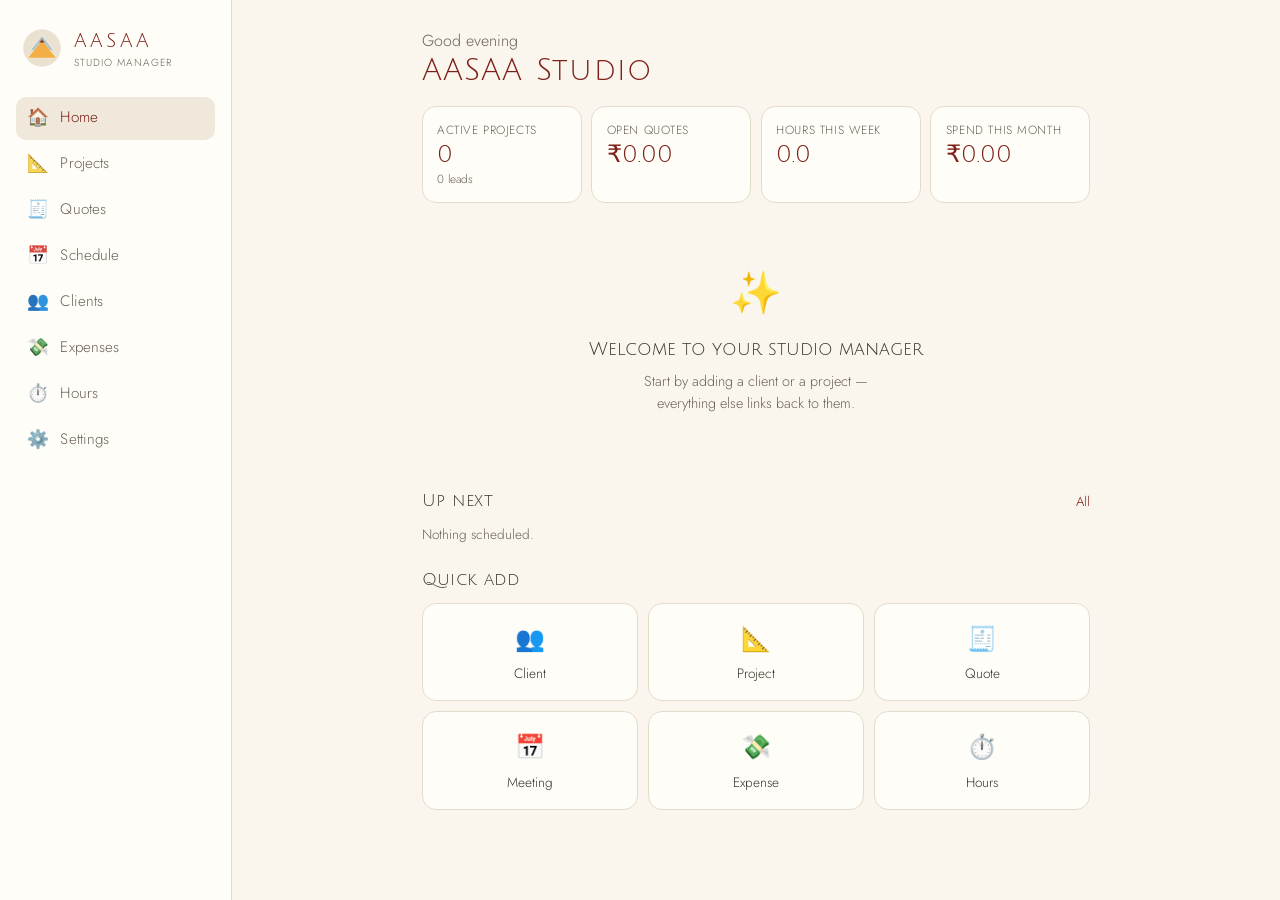
==== app/index.html @ 2d170f32 "Add AASAA Studio Manager — a local-first PWA for the studio A private, phone-first business-manageme" ====
<!DOCTYPE html>
<html lang="en">
<head>
  <meta charset="UTF-8">
  <meta name="viewport" content="width=device-width, initial-scale=1, viewport-fit=cover, maximum-scale=1">
  <title>AASAA Studio Manager</title>
  <meta name="description" content="Manage clients, projects, quotes, appointments, expenses and hours for AASAA studio.">
  <meta name="robots" content="noindex, nofollow">
  <meta name="theme-color" content="#7c1f17">

  <!-- iOS install / home-screen -->
  <meta name="apple-mobile-web-app-capable" content="yes">
  <meta name="mobile-web-app-capable" content="yes">
  <meta name="apple-mobile-web-app-status-bar-style" content="default">
  <meta name="apple-mobile-web-app-title" content="AASAA">
  <link rel="apple-touch-icon" href="../assets/apple-touch-icon.png">
  <link rel="icon" href="../assets/mark.svg" type="image/svg+xml">

  <link rel="manifest" href="./manifest.webmanifest">
  <link rel="stylesheet" href="./css/app.css">
</head>
<body>
  <div id="app" class="app-loading">
    <div class="boot">
      <img src="../assets/mark.svg" alt="AASAA" width="64" height="64">
      <p>Loading your studio…</p>
    </div>
  </div>
  <div id="print-area" aria-hidden="true"></div>
  <script type="module" src="./js/app.js"></script>
</body>
</html>
---- app/css/app.css ----
/* ============================================================================
   AASAA Studio Manager — app styles (phone-first, brand-matched)
   ========================================================================== */
@font-face {
  font-family: 'Julius Sans One'; font-style: normal; font-weight: 400; font-display: swap;
  src: url('../../assets/fonts/julius-sans-one.woff2') format('woff2');
}
@font-face {
  font-family: 'Jost'; font-style: normal; font-weight: 300 600; font-display: swap;
  src: url('../../assets/fonts/jost.woff2') format('woff2');
}
@font-face {
  font-family: 'Jost'; font-style: italic; font-weight: 300 500; font-display: swap;
  src: url('../../assets/fonts/jost-italic.woff2') format('woff2');
}

:root {
  --cream: #efe8db; --cream-deep: #e7dcc8; --paper: #faf6ee;
  --blue: #a3bcbe; --blue-deep: #7f9da0;
  --yellow: #f3a72f; --yellow-soft: #f6bd63;
  --maroon: #7c1f17; --maroon-soft: #8a2a20;
  --ink: #3a322b; --ink-soft: #6b6157; --line: #e4dccb;
  --white: #fffdf8;
  --ok: #2f7d4f; --warn: #b5701a; --danger: #a12a20; --info: #4a7d80;
  --font-display: 'Julius Sans One', 'Trebuchet MS', sans-serif;
  --font-body: 'Jost', 'Segoe UI', sans-serif;
  --radius: 14px; --radius-sm: 10px;
  --shadow: 0 18px 40px -20px rgba(58,50,43,.35);
  --shadow-sm: 0 6px 16px -10px rgba(58,50,43,.4);
  --safe-b: env(safe-area-inset-bottom, 0px);
}

* { margin: 0; padding: 0; box-sizing: border-box; }
html { -webkit-text-size-adjust: 100%; }
body {
  font-family: var(--font-body); font-weight: 300; color: var(--ink);
  background: var(--paper); line-height: 1.55; -webkit-font-smoothing: antialiased;
}
body.no-scroll { overflow: hidden; }
img { max-width: 100%; display: block; }
button { font: inherit; color: inherit; cursor: pointer; background: none; border: none; }
input, select, textarea { font: inherit; color: inherit; }
h1 { font-family: var(--font-display); font-weight: 400; font-size: 1.7rem; line-height: 1.15; letter-spacing: .01em; }
h2, h3 { font-family: var(--font-display); font-weight: 400; }
a { color: inherit; text-decoration: none; }
:focus-visible { outline: 2px solid var(--maroon); outline-offset: 2px; border-radius: 4px; }
.muted { color: var(--ink-soft); }
.small { font-size: .85rem; }

/* ---- boot / loading ---- */
.boot { min-height: 100vh; display: grid; place-content: center; justify-items: center; gap: 1rem; color: var(--ink-soft); }
.boot img { opacity: .85; animation: pulse 1.6s ease-in-out infinite; }
@keyframes pulse { 0%,100% { opacity: .4 } 50% { opacity: .95 } }

/* ============================ Layout ============================ */
#app { min-height: 100vh; }
.main { min-height: 100vh; padding-bottom: calc(74px + var(--safe-b)); }
.view {
  max-width: 720px; margin: 0 auto;
  padding: 1.1rem clamp(1rem, 4vw, 1.6rem) 2rem;
  animation: fade .22s ease;
}
@keyframes fade { from { opacity: 0; transform: translateY(4px) } to { opacity: 1; transform: none } }

/* sidebar hidden on mobile */
.sidebar { display: none; }

/* bottom tab bar (mobile) */
.tabbar {
  position: fixed; left: 0; right: 0; bottom: 0; z-index: 40;
  display: flex; justify-content: space-around; align-items: stretch;
  background: rgba(250,246,238,.94); backdrop-filter: blur(10px);
  border-top: 1px solid var(--line);
  padding-bottom: var(--safe-b);
}
.tab {
  flex: 1; display: flex; flex-direction: column; align-items: center; gap: 2px;
  padding: .5rem .2rem .55rem; font-size: .62rem; letter-spacing: .04em;
  color: var(--ink-soft); text-transform: uppercase;
}
.tab__icon { font-size: 1.2rem; line-height: 1; filter: grayscale(.2); }
.tab.active { color: var(--maroon); }
.tab.active .tab__icon { filter: none; transform: translateY(-1px); }

/* ============================ Page chrome ============================ */
.page-head { display: flex; align-items: flex-end; justify-content: space-between; gap: 1rem; margin-bottom: 1.1rem; }
.page-head h1 { font-size: 1.75rem; }
.page-head .muted { font-size: .85rem; }
.hello { margin-bottom: 1.1rem; }
.hello h1 { font-size: 1.9rem; color: var(--maroon); letter-spacing: .04em; }
.section-title { font-size: 1.05rem; letter-spacing: .02em; margin: 1.4rem 0 .6rem; color: var(--ink); }
.group-head { display: flex; justify-content: space-between; align-items: baseline;
  margin: 1.3rem 0 .5rem; font-size: .8rem; letter-spacing: .08em; text-transform: uppercase; color: var(--ink-soft); }
.group-head span:last-child { font-weight: 500; color: var(--ink); }

/* ============================ Buttons ============================ */
.btn {
  display: inline-flex; align-items: center; justify-content: center; gap: .4rem;
  padding: .6rem 1.05rem; border-radius: 999px; font-size: .92rem; letter-spacing: .02em;
  border: 1px solid transparent; transition: transform .08s, background .2s, box-shadow .2s; white-space: nowrap;
}
.btn:active { transform: scale(.97); }
.btn--primary { background: var(--maroon); color: var(--paper); box-shadow: var(--shadow-sm); }
.btn--primary:hover { background: var(--maroon-soft); }
.btn--ghost { border-color: var(--line); background: var(--white); color: var(--ink); }
.btn--soft { background: var(--cream); color: var(--ink); }
.btn--danger { background: transparent; border-color: var(--danger); color: var(--danger); }
.btn--danger:hover { background: var(--danger); color: var(--paper); }
.btn--sm { padding: .42rem .8rem; font-size: .84rem; }
.link-back { color: var(--maroon); font-size: .9rem; padding: .3rem 0; }
.link-more { color: var(--maroon); font-size: .82rem; }
.icon-btn { width: 34px; height: 34px; border-radius: 50%; display: grid; place-content: center;
  font-size: 1rem; color: var(--ink-soft); }
.icon-btn:hover { background: var(--cream); color: var(--ink); }

/* ============================ Cards / list items ============================ */
.card-list { display: flex; flex-direction: column; gap: .55rem; }
.item {
  display: flex; align-items: center; gap: .8rem; width: 100%; text-align: left;
  background: var(--white); border: 1px solid var(--line); border-radius: var(--radius);
  padding: .8rem .9rem; transition: transform .08s, box-shadow .2s, border-color .2s;
}
.item:hover { box-shadow: var(--shadow-sm); border-color: var(--cream-deep); }
.item:active { transform: scale(.99); }
.item__main { flex: 1; min-width: 0; display: flex; flex-direction: column; gap: 1px; }
.item__title { font-weight: 400; font-size: 1rem; overflow: hidden; text-overflow: ellipsis; white-space: nowrap; }
.item__sub { font-size: .82rem; color: var(--ink-soft); overflow: hidden; text-overflow: ellipsis; white-space: nowrap; }
.item__right { display: flex; flex-direction: column; align-items: flex-end; gap: .25rem; }
.item__amt { font-weight: 500; font-size: .95rem; white-space: nowrap; }
.item__chev { color: var(--blue-deep); font-size: 1.4rem; line-height: 1; }
.tag { font-size: .62rem; letter-spacing: .06em; text-transform: uppercase; color: var(--ok);
  border: 1px solid currentColor; border-radius: 5px; padding: 0 .3rem; vertical-align: middle; }

.avatar { width: 42px; height: 42px; border-radius: 50%; flex: none; display: grid; place-content: center;
  background: var(--blue); color: var(--white); font-family: var(--font-display); font-size: .95rem; letter-spacing: .04em; }
.avatar--lg { width: 62px; height: 62px; font-size: 1.4rem; }

/* ============================ Chips / pills ============================ */
.chip { display: inline-block; font-size: .72rem; letter-spacing: .04em; padding: .18rem .55rem;
  border-radius: 999px; background: var(--cream); color: var(--ink-soft); white-space: nowrap; }
.chip--go { background: #e3f0e8; color: var(--ok); }
.chip--done { background: #e6efe9; color: #2b6b46; }
.chip--info { background: #e3edee; color: var(--info); }
.chip--warn { background: #f6ecdc; color: var(--warn); }
.chip--neutral { background: var(--cream); color: var(--ink-soft); }
.chip--link { background: var(--cream); color: var(--maroon); }
.chip--link:hover { background: var(--cream-deep); }
.meta-line { display: flex; flex-wrap: wrap; gap: .4rem; align-items: center; margin: .5rem 0; }

.status-picker { display: flex; flex-wrap: wrap; gap: .4rem; margin: .8rem 0 1.2rem; }
.pill { font-size: .8rem; padding: .34rem .8rem; border-radius: 999px; border: 1px solid var(--line);
  background: var(--white); color: var(--ink-soft); }
.pill--on { background: var(--maroon); color: var(--paper); border-color: var(--maroon); }

/* ============================ Stats ============================ */
.stat-grid { display: grid; grid-template-columns: repeat(2, 1fr); gap: .6rem; margin: .4rem 0 1rem; }
.stat-grid--4 { grid-template-columns: repeat(2, 1fr); }
.stat { background: var(--white); border: 1px solid var(--line); border-radius: var(--radius);
  padding: .85rem .9rem; display: flex; flex-direction: column; gap: .15rem; text-align: left; }
.stat--tap { transition: transform .08s, box-shadow .2s; }
.stat--tap:hover { box-shadow: var(--shadow-sm); }
.stat--tap:active { transform: scale(.98); }
.stat__label { font-size: .74rem; letter-spacing: .05em; text-transform: uppercase; color: var(--ink-soft); }
.stat__val { font-family: var(--font-display); font-size: 1.5rem; color: var(--maroon); line-height: 1.1; }
.stat__val--sm { font-size: 1.05rem; }
.stat__foot { font-size: .74rem; color: var(--ink-soft); }

/* ============================ Detail ============================ */
.detail-head { display: flex; justify-content: space-between; align-items: center; margin-bottom: .8rem; }
.detail-actions { display: flex; gap: .4rem; }
.profile { display: flex; align-items: center; gap: 1rem; margin-bottom: 1rem; }
.contact-grid { display: flex; flex-direction: column; gap: .5rem; margin: 1rem 0; }
.contact-cell { display: flex; align-items: center; gap: .6rem; background: var(--white);
  border: 1px solid var(--line); border-radius: var(--radius-sm); padding: .65rem .8rem; text-align: left; width: 100%; }
.contact-cell span:first-child { font-size: 1.05rem; }
.contact-cell:hover { border-color: var(--cream-deep); }
.note-box { background: var(--cream); border-radius: var(--radius-sm); padding: .8rem .9rem; margin: 1rem 0;
  white-space: pre-wrap; font-size: .92rem; }
.dates-line { margin-top: .2rem; }
.quick-row { display: flex; flex-wrap: wrap; gap: .5rem; margin: 1.1rem 0; }
.quote-top { display: flex; align-items: center; gap: .7rem; }

/* ============================ Quote line table ============================ */
.line-table { width: 100%; border-collapse: collapse; margin: 1rem 0; font-size: .9rem; }
.line-table th { text-align: left; font-weight: 500; color: var(--ink-soft); font-size: .74rem;
  text-transform: uppercase; letter-spacing: .05em; padding: .4rem .3rem; border-bottom: 1px solid var(--line); }
.line-table td { padding: .55rem .3rem; border-bottom: 1px solid var(--line); vertical-align: top; }
.line-table .num, .num { text-align: right; white-space: nowrap; }
.totals { margin: 1rem 0; margin-left: auto; max-width: 320px; display: flex; flex-direction: column; gap: .35rem; }
.totals > div { display: flex; justify-content: space-between; font-size: .92rem; }
.totals__grand { border-top: 1px solid var(--line); padding-top: .5rem; margin-top: .2rem;
  font-family: var(--font-display); font-size: 1.15rem; color: var(--maroon); }

/* ============================ Dashboard extras ============================ */
.dash-block { margin-top: .6rem; }
.dash-block__head { display: flex; justify-content: space-between; align-items: baseline; }
.appt-when { flex: none; width: 66px; display: flex; flex-direction: column; align-items: flex-start; gap: 1px;
  padding-right: .55rem; border-right: 2px solid var(--cream-deep); }
.appt-when__day { font-size: .7rem; line-height: 1.2; letter-spacing: .02em; color: var(--maroon); text-transform: uppercase; }
.appt-when__time { font-size: .88rem; white-space: nowrap; }
.quick-grid { display: grid; grid-template-columns: repeat(3, 1fr); gap: .6rem; }
.quick-tile { background: var(--white); border: 1px solid var(--line); border-radius: var(--radius);
  padding: 1rem .5rem; display: flex; flex-direction: column; align-items: center; gap: .4rem; font-size: .85rem; }
.quick-tile span { font-size: 1.5rem; }
.quick-tile:hover { box-shadow: var(--shadow-sm); }

/* ============================ Empty state ============================ */
.empty { text-align: center; padding: 2.6rem 1rem; color: var(--ink-soft); }
.empty__icon { font-size: 2.6rem; margin-bottom: .6rem; }
.empty__title { font-family: var(--font-display); font-size: 1.15rem; color: var(--ink); }
.empty__hint { font-size: .9rem; max-width: 34ch; margin: .4rem auto 0; }

/* ============================ Forms ============================ */
.form { display: flex; flex-direction: column; gap: .85rem; }
.card-form { background: var(--white); border: 1px solid var(--line); border-radius: var(--radius);
  padding: 1rem; display: flex; flex-direction: column; gap: .85rem; }
.field { display: flex; flex-direction: column; gap: .3rem; }
.field__label { font-size: .78rem; letter-spacing: .04em; text-transform: uppercase; color: var(--ink-soft); }
.field__hint { font-size: .76rem; color: var(--ink-soft); }
.field-row { display: grid; grid-template-columns: 1fr 1fr; gap: .7rem; }
.control {
  width: 100%; background: var(--paper); border: 1px solid var(--line); border-radius: var(--radius-sm);
  padding: .62rem .7rem; font-size: 1rem; transition: border-color .2s, background .2s;
}
.control:focus { outline: none; border-color: var(--blue-deep); background: var(--white); }
textarea.control { resize: vertical; min-height: 2.6rem; }
select.control { appearance: none; background-image: url("data:image/svg+xml,%3Csvg xmlns='http://www.w3.org/2000/svg' width='10' height='6'%3E%3Cpath d='M0 0l5 6 5-6z' fill='%236b6157'/%3E%3C/svg%3E");
  background-repeat: no-repeat; background-position: right .8rem center; padding-right: 2rem; }
.checkbox { display: flex; align-items: center; gap: .5rem; font-size: .95rem; cursor: pointer; }
.checkbox input { width: 20px; height: 20px; accent-color: var(--maroon); }
.form-actions { display: flex; justify-content: flex-end; gap: .6rem; margin-top: .4rem; }
.confirm-msg { margin-bottom: 1.1rem; }

/* line item editor */
.item-edit { display: grid; grid-template-columns: 1fr 62px 90px 34px; gap: .4rem; margin-bottom: .45rem; align-items: center; }
.control--qty, .control--rate { text-align: right; padding: .5rem .5rem; }

/* ============================ Sheet / modal ============================ */
.sheet-overlay {
  position: fixed; inset: 0; z-index: 60; display: flex; align-items: flex-end; justify-content: center;
  background: rgba(40,34,28,.42); opacity: 0; transition: opacity .2s;
}
.sheet-overlay.show { opacity: 1; }
.sheet {
  width: 100%; max-width: 640px; max-height: 92vh; overflow-y: auto;
  background: var(--paper); border-radius: 20px 20px 0 0; box-shadow: var(--shadow);
  padding: 1rem 1.1rem calc(1.4rem + var(--safe-b)); transform: translateY(100%); transition: transform .24s cubic-bezier(.2,.8,.2,1);
}
.sheet-overlay.show .sheet { transform: none; }
.sheet__head { display: flex; align-items: center; justify-content: space-between; margin-bottom: .9rem; position: sticky; top: 0; }
.sheet__head h3 { font-size: 1.2rem; }

/* ============================ Toast ============================ */
#toast {
  position: fixed; left: 50%; bottom: calc(88px + var(--safe-b)); transform: translate(-50%, 1rem);
  z-index: 80; background: var(--ink); color: var(--paper); padding: .6rem 1.1rem; border-radius: 999px;
  font-size: .9rem; box-shadow: var(--shadow); opacity: 0; pointer-events: none; transition: opacity .2s, transform .2s; max-width: 90vw;
}
#toast.show { opacity: 1; transform: translate(-50%, 0); }
#toast.toast--warn { background: var(--warn); }

/* ============================ More sheet ============================ */
.more-grid { display: grid; grid-template-columns: repeat(3, 1fr); gap: .6rem; }
.more-item { display: flex; flex-direction: column; align-items: center; gap: .4rem; padding: 1rem .5rem;
  background: var(--white); border: 1px solid var(--line); border-radius: var(--radius); font-size: .85rem; }
.more-item span { font-size: 1.5rem; }

/* ============================ Lock screen ============================ */
.lock { min-height: 100vh; display: grid; place-content: center; justify-items: center; gap: .5rem; text-align: center; padding: 2rem; }
.lock-mark { width: 72px; height: 72px; margin-bottom: .5rem; }
.lock h1 { color: var(--maroon); letter-spacing: .06em; }
.lock form { display: flex; flex-direction: column; gap: .8rem; margin-top: 1rem; width: min(280px, 80vw); }
.lock-input { text-align: center; letter-spacing: .4em; font-size: 1.3rem; }
.lock-error { color: var(--danger); font-size: .85rem; min-height: 1.2em; }

.app-version { text-align: center; margin-top: 2rem; }

/* ============================ Desktop / tablet ============================ */
@media (min-width: 820px) {
  .tabbar { display: none; }
  #app { display: grid; grid-template-columns: 232px 1fr; }
  .sidebar { display: flex; flex-direction: column; gap: 1.4rem; padding: 1.4rem 1rem;
    background: var(--white); border-right: 1px solid var(--line); position: sticky; top: 0; height: 100vh; }
  .side-brand { display: flex; align-items: center; gap: .7rem; padding: .2rem .4rem; }
  .side-mark { width: 40px; height: 40px; }
  .side-name { font-family: var(--font-display); font-size: 1.2rem; letter-spacing: .18em; color: var(--maroon); }
  .side-tag { font-size: .64rem; letter-spacing: .1em; text-transform: uppercase; color: var(--ink-soft); }
  .side-nav { display: flex; flex-direction: column; gap: .2rem; }
  .side-link { display: flex; align-items: center; gap: .7rem; padding: .6rem .7rem; border-radius: var(--radius-sm);
    color: var(--ink-soft); font-size: .95rem; }
  .side-link .tab__icon { font-size: 1.1rem; }
  .side-link .tab__label { text-transform: none; letter-spacing: .01em; font-size: .95rem; }
  .side-link:hover { background: var(--cream); color: var(--ink); }
  .side-link.active { background: var(--cream); color: var(--maroon); }
  .main { padding-bottom: 2rem; }
  .view { padding-top: 1.8rem; }
  .stat-grid--4 { grid-template-columns: repeat(4, 1fr); }
  .sheet-overlay { align-items: center; }
  .sheet { border-radius: 20px; max-height: 88vh; }
  .sheet--wide { max-width: 720px; }
}

/* ============================ Print (quotes) ============================ */
#print-area { display: none; }
@media print {
  body.printing .app-loading,
  body.printing #app, body.printing #toast, body.printing .sheet-overlay { display: none !important; }
  body.printing #print-area { display: block; }
  body { background: #fff; }
}
.pq { font-family: var(--font-body); color: #1e1a16; max-width: 720px; margin: 0 auto; padding: 1rem; }
.pq__head { display: flex; justify-content: space-between; align-items: flex-start; border-bottom: 2px solid var(--maroon); padding-bottom: .8rem; }
.pq__brand { font-family: var(--font-display); font-size: 1.5rem; letter-spacing: .1em; color: var(--maroon); }
.pq__title { font-family: var(--font-display); font-size: 1.3rem; letter-spacing: .18em; color: var(--ink-soft); }
.pq__muted { color: #6b6157; font-size: .85rem; }
.pq__meta { display: flex; justify-content: space-between; gap: 2rem; margin: 1.2rem 0; font-size: .9rem; }
.pq__to { text-align: right; }
.pq__table { width: 100%; border-collapse: collapse; margin: 1rem 0; font-size: .9rem; }
.pq__table th { text-align: left; border-bottom: 1.5px solid #444; padding: .5rem .3rem; font-weight: 600; }
.pq__table td { padding: .5rem .3rem; border-bottom: 1px solid #ddd; }
.pq__totals { margin-left: auto; max-width: 300px; display: flex; flex-direction: column; gap: .3rem; font-size: .92rem; }
.pq__totals > div { display: flex; justify-content: space-between; }
.pq__grand { border-top: 1.5px solid var(--maroon); padding-top: .4rem; font-family: var(--font-display); font-size: 1.15rem; color: var(--maroon); }
.pq__notes { margin-top: 1.4rem; font-size: .85rem; }
.pq__foot { margin-top: 2rem; text-align: center; color: #6b6157; font-size: .85rem; }
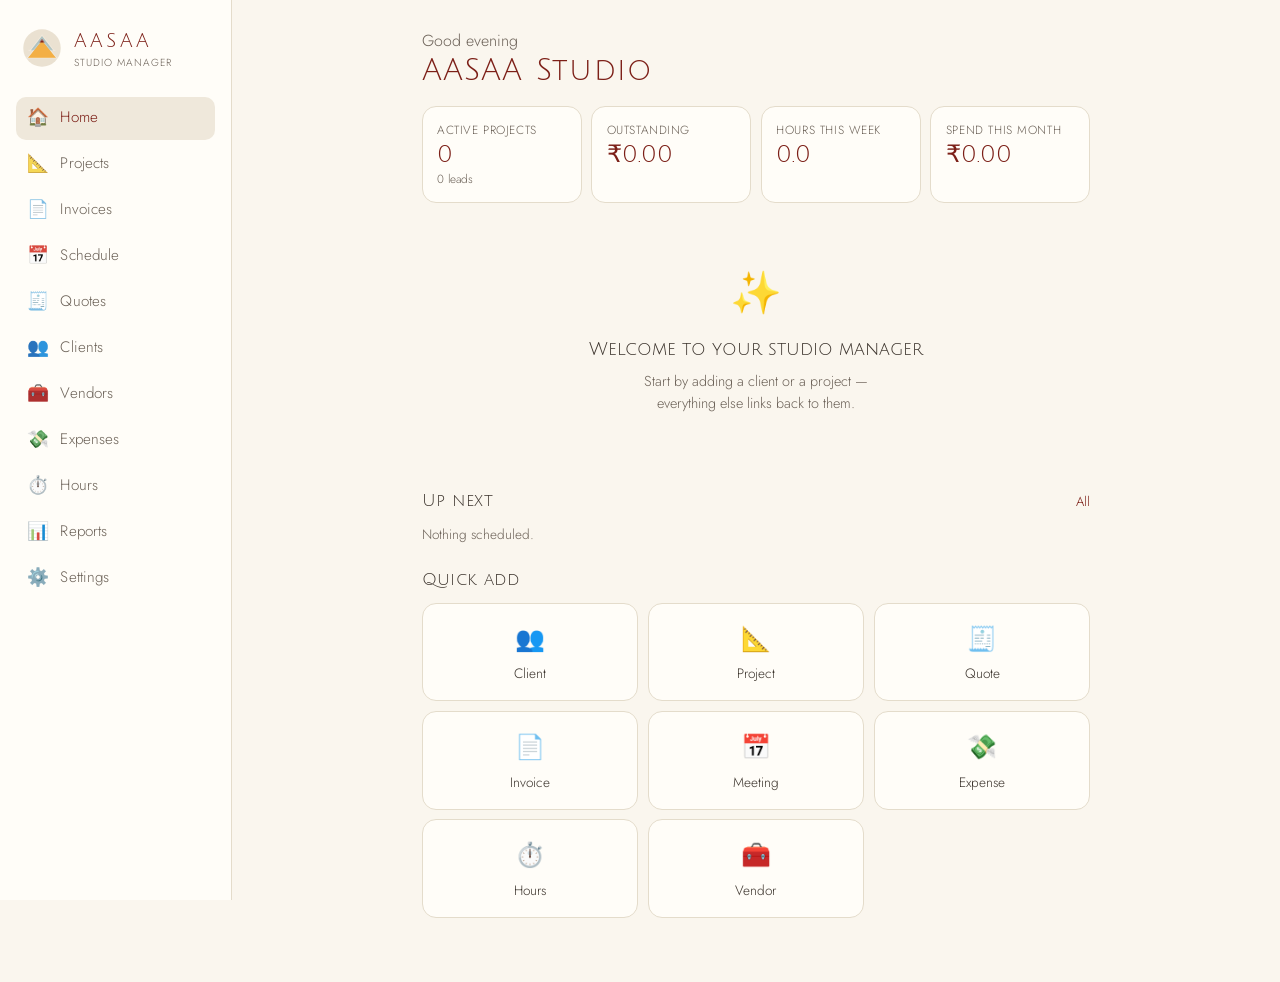
==== commit 27f8c8da: "Add invoices, vendors, calendar, reports, and sharing to Studio Manager Major v2 expansion of the lo" ====
--- a/app/index.html
+++ b/app/index.html
@@ -3,6 +3,8 @@
 <head>
   <meta charset="UTF-8">
   <meta name="viewport" content="width=device-width, initial-scale=1, viewport-fit=cover, maximum-scale=1">
+  <meta http-equiv="Content-Security-Policy" content="default-src 'self'; base-uri 'self'; object-src 'none'; img-src 'self' data:; style-src 'self' 'unsafe-inline'; script-src 'self'; font-src 'self'; connect-src 'self'; manifest-src 'self'; worker-src 'self'; form-action 'self'">
+  <meta name="referrer" content="strict-origin-when-cross-origin">
   <title>AASAA Studio Manager</title>
   <meta name="description" content="Manage clients, projects, quotes, appointments, expenses and hours for AASAA studio.">
   <meta name="robots" content="noindex, nofollow">
--- a/app/css/app.css
+++ b/app/css/app.css
@@ -323,3 +323,82 @@
 .pq__grand { border-top: 1.5px solid var(--maroon); padding-top: .4rem; font-family: var(--font-display); font-size: 1.15rem; color: var(--maroon); }
 .pq__notes { margin-top: 1.4rem; font-size: .85rem; }
 .pq__foot { margin-top: 2rem; text-align: center; color: #6b6157; font-size: .85rem; }
+
+/* ============================ v2 additions ============================ */
+
+/* segmented toggle (Agenda / Month) */
+.seg { display: inline-flex; background: var(--cream); border-radius: 999px; padding: 3px; margin-bottom: 1rem; }
+.seg__btn { padding: .4rem 1.1rem; border-radius: 999px; font-size: .88rem; color: var(--ink-soft); }
+.seg__btn--on { background: var(--white); color: var(--maroon); box-shadow: var(--shadow-sm); }
+
+/* month calendar */
+.cal-head { display: flex; align-items: center; justify-content: space-between; margin-bottom: .5rem; font-family: var(--font-display); }
+.cal-grid { display: grid; grid-template-columns: repeat(7, 1fr); gap: 4px; }
+.cal-weekdays { margin-bottom: 4px; }
+.cal-wd { text-align: center; font-size: .68rem; letter-spacing: .04em; text-transform: uppercase; color: var(--ink-soft); }
+.cal-cell { aspect-ratio: 1 / 1; background: var(--white); border: 1px solid var(--line); border-radius: 10px;
+  display: flex; flex-direction: column; align-items: center; justify-content: flex-start; gap: 3px; padding: 4px 0; position: relative; }
+.cal-cell--dim { background: transparent; border-color: transparent; color: var(--ink-soft); opacity: .5; }
+.cal-cell--today { border-color: var(--maroon); }
+.cal-cell--today .cal-num { color: var(--maroon); font-weight: 500; }
+.cal-cell--sel { background: var(--cream); border-color: var(--maroon); }
+.cal-num { font-size: .82rem; }
+.cal-dots { display: flex; flex-wrap: wrap; gap: 2px; justify-content: center; max-width: 90%; }
+.cal-dot { width: 6px; height: 6px; border-radius: 50%; background: var(--blue-deep); }
+.ev-blue { background: #4a7d80; } .ev-yellow { background: var(--yellow); } .ev-green { background: var(--ok); }
+.ev-maroon { background: var(--maroon); } .ev-grey { background: var(--ink-soft); }
+
+/* banners */
+.alert-banner { display: flex; align-items: center; justify-content: space-between; gap: .6rem; width: 100%;
+  background: #f7ece0; border: 1px solid #e7c9a3; color: #8a5a1a; border-radius: var(--radius);
+  padding: .8rem 1rem; margin: .4rem 0 1rem; font-size: .92rem; cursor: pointer; }
+.net-banner { display: flex; align-items: center; justify-content: space-between; gap: .6rem;
+  border-radius: var(--radius); padding: .8rem 1rem; margin: .2rem 0 .5rem; }
+.net-banner strong { font-family: var(--font-display); font-size: 1.3rem; }
+.net-banner--pos { background: #e6efe9; color: #2b6b46; }
+.net-banner--neg { background: #f6e4e2; color: var(--danger); }
+
+/* reports chart */
+.chart-legend { display: flex; gap: 1rem; margin-bottom: .4rem; }
+.lg { display: inline-flex; align-items: center; gap: .35rem; font-size: .82rem; color: var(--ink-soft); }
+.lg__sw { width: 12px; height: 12px; border-radius: 3px; }
+.chart-wrap { background: var(--white); border: 1px solid var(--line); border-radius: var(--radius); padding: .8rem; }
+.chart { width: 100%; height: auto; }
+.chart .ax { font-size: 9px; fill: var(--ink-soft); font-family: var(--font-body); }
+.chart .ax--max { font-size: 9px; }
+.chart .ax-line { stroke: var(--line); stroke-width: 1; }
+
+/* per-project profit rows */
+.proj-row { display: block; width: 100%; text-align: left; background: var(--white); border: 1px solid var(--line);
+  border-radius: var(--radius); padding: .8rem .9rem; margin-bottom: .55rem; }
+.proj-row:hover { box-shadow: var(--shadow-sm); }
+.proj-row__head { display: flex; justify-content: space-between; align-items: baseline; margin-bottom: .5rem; }
+.proj-row__title { font-size: 1rem; }
+.proj-row__profit { font-family: var(--font-display); font-size: 1.02rem; }
+.bar-line { display: flex; align-items: center; gap: .5rem; margin: 3px 0; }
+.bar { height: 10px; border-radius: 3px; min-width: 2px; flex: none; transition: width .3s; }
+.bar-val { font-size: .76rem; color: var(--ink-soft); white-space: nowrap; }
+.proj-row__foot { margin-top: .3rem; }
+
+/* invoices */
+.bal { color: var(--danger); font-size: .78rem; }
+.item--static { background: var(--white); border: 1px solid var(--line); border-radius: var(--radius); padding: .8rem .9rem; display: flex; align-items: center; gap: .8rem; }
+
+/* vendors */
+.search { margin-bottom: .8rem; }
+.chip-row { display: flex; gap: .4rem; overflow-x: auto; padding-bottom: .5rem; margin-bottom: .8rem; -webkit-overflow-scrolling: touch; }
+.chip-row .pill { flex: none; }
+.item--vendor { padding: 0; overflow: hidden; }
+.item__tap { display: flex; align-items: center; gap: .8rem; flex: 1; min-width: 0; text-align: left; padding: .8rem .3rem .8rem .9rem; }
+.item__quick { display: flex; gap: .2rem; padding-right: .6rem; }
+.item__quick .icon-btn { text-decoration: none; }
+.avatar--trade { background: var(--cream-deep); color: var(--ink); font-size: 1.2rem; }
+
+/* share menu */
+.share-menu { display: flex; flex-direction: column; gap: .5rem; }
+.share-opt { display: flex; align-items: center; gap: .7rem; width: 100%; text-align: left; padding: .8rem .9rem;
+  background: var(--white); border: 1px solid var(--line); border-radius: var(--radius); font-size: .95rem; }
+.share-opt span { font-size: 1.2rem; }
+.share-opt:hover { border-color: var(--cream-deep); }
+.share-preview { margin-top: .9rem; padding: .8rem; background: var(--cream); border-radius: var(--radius-sm);
+  font-size: .82rem; white-space: pre-wrap; color: var(--ink-soft); max-height: 30vh; overflow-y: auto; }
